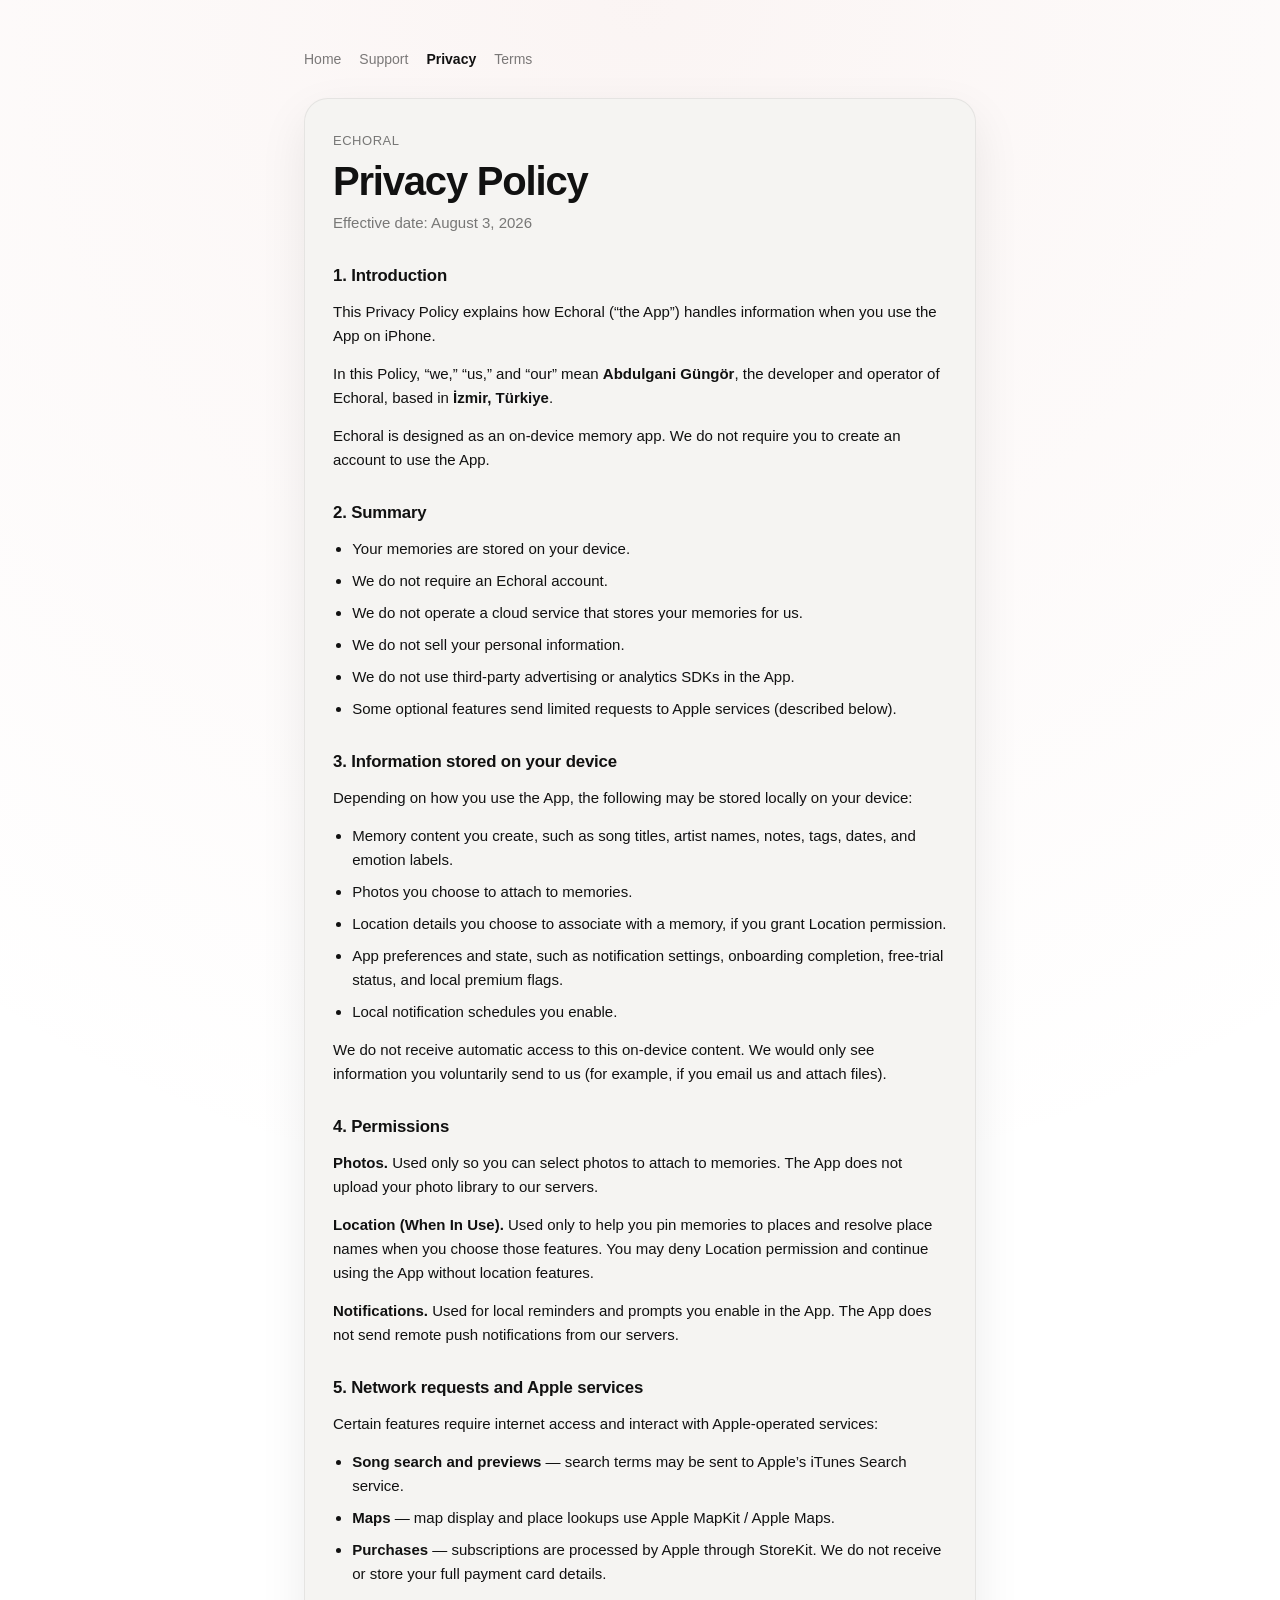
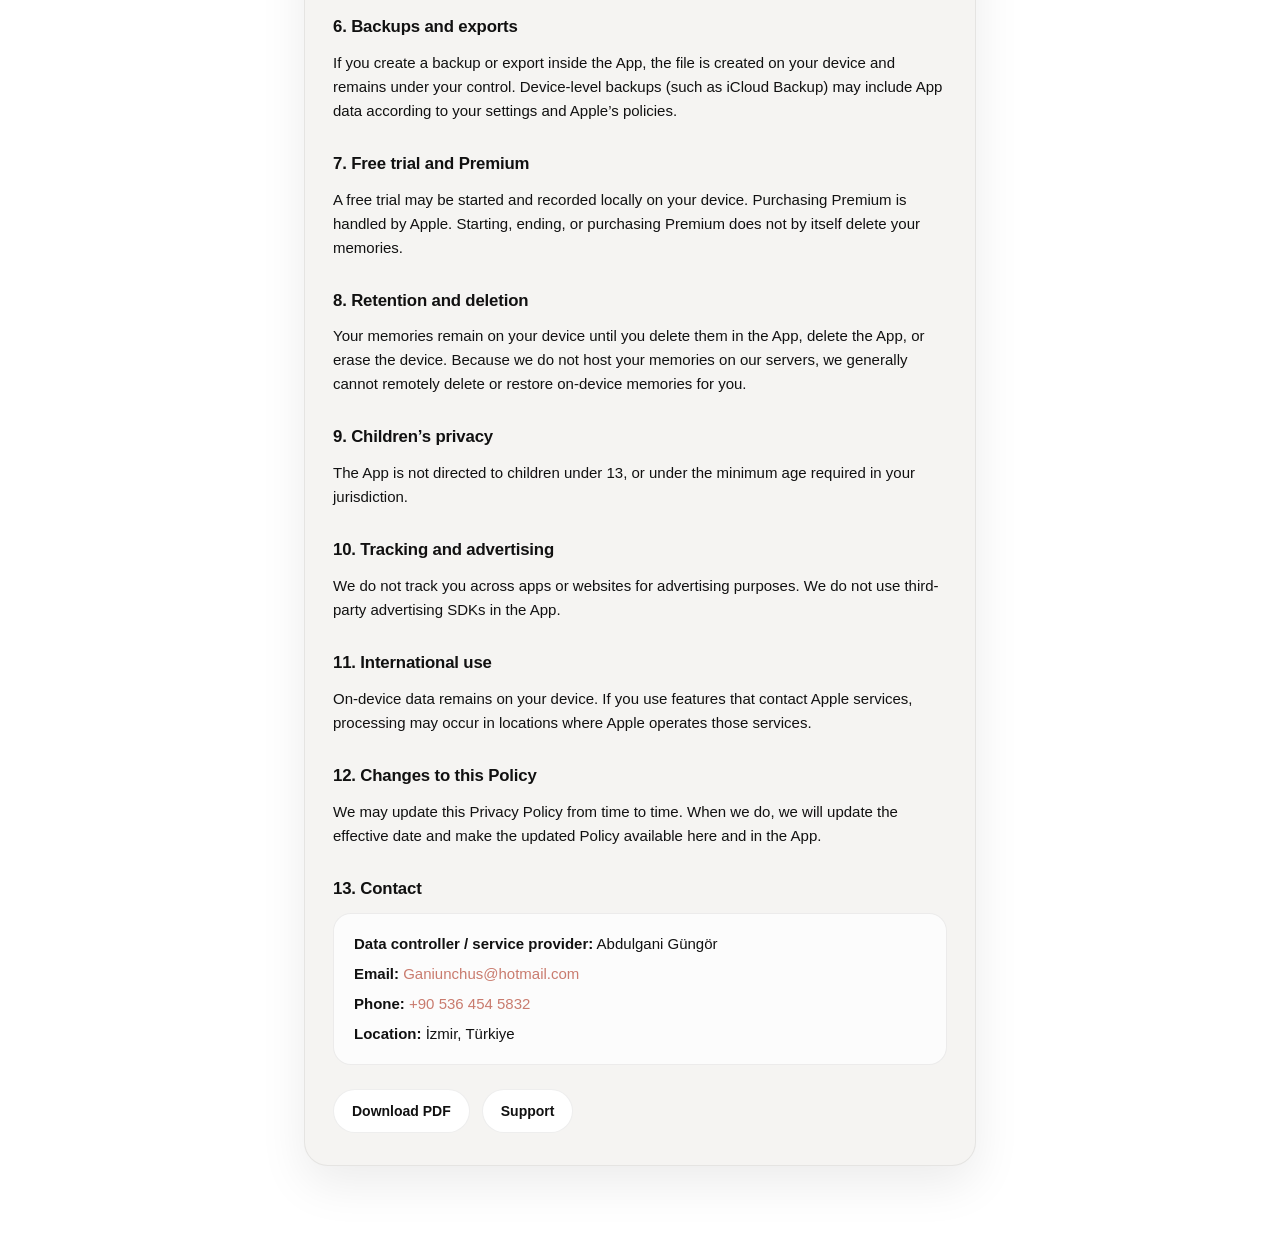
==== privacy.html @ ea6c5ae4 "Add Echoral legal and support pages" ====
<!DOCTYPE html>
<html lang="en">
<head>
  <meta charset="utf-8">
  <meta name="viewport" content="width=device-width, initial-scale=1">
  <title>Echoral Privacy Policy</title>
  <meta name="description" content="Privacy Policy for the Echoral iPhone app.">
  <link rel="stylesheet" href="style.css">
</head>
<body>
  <main class="wrap">
    <nav class="site-nav" aria-label="Legal">
      <a href="index.html">Home</a>
      <a href="support.html">Support</a>
      <a href="privacy.html" aria-current="page">Privacy</a>
      <a href="terms.html">Terms</a>
    </nav>

    <article class="card">
      <p class="eyebrow">Echoral</p>
      <h1>Privacy Policy</h1>
      <p class="meta">Effective date: August 3, 2026</p>

      <h2>1. Introduction</h2>
      <p>This Privacy Policy explains how Echoral (“the App”) handles information when you use the App on iPhone.</p>
      <p>In this Policy, “we,” “us,” and “our” mean <strong>Abdulgani Güngör</strong>, the developer and operator of Echoral, based in <strong>İzmir, Türkiye</strong>.</p>
      <p>Echoral is designed as an on-device memory app. We do not require you to create an account to use the App.</p>

      <h2>2. Summary</h2>
      <ul>
        <li>Your memories are stored on your device.</li>
        <li>We do not require an Echoral account.</li>
        <li>We do not operate a cloud service that stores your memories for us.</li>
        <li>We do not sell your personal information.</li>
        <li>We do not use third-party advertising or analytics SDKs in the App.</li>
        <li>Some optional features send limited requests to Apple services (described below).</li>
      </ul>

      <h2>3. Information stored on your device</h2>
      <p>Depending on how you use the App, the following may be stored locally on your device:</p>
      <ul>
        <li>Memory content you create, such as song titles, artist names, notes, tags, dates, and emotion labels.</li>
        <li>Photos you choose to attach to memories.</li>
        <li>Location details you choose to associate with a memory, if you grant Location permission.</li>
        <li>App preferences and state, such as notification settings, onboarding completion, free-trial status, and local premium flags.</li>
        <li>Local notification schedules you enable.</li>
      </ul>
      <p>We do not receive automatic access to this on-device content. We would only see information you voluntarily send to us (for example, if you email us and attach files).</p>

      <h2>4. Permissions</h2>
      <p><strong>Photos.</strong> Used only so you can select photos to attach to memories. The App does not upload your photo library to our servers.</p>
      <p><strong>Location (When In Use).</strong> Used only to help you pin memories to places and resolve place names when you choose those features. You may deny Location permission and continue using the App without location features.</p>
      <p><strong>Notifications.</strong> Used for local reminders and prompts you enable in the App. The App does not send remote push notifications from our servers.</p>

      <h2>5. Network requests and Apple services</h2>
      <p>Certain features require internet access and interact with Apple-operated services:</p>
      <ul>
        <li><strong>Song search and previews</strong> — search terms may be sent to Apple’s iTunes Search service.</li>
        <li><strong>Maps</strong> — map display and place lookups use Apple MapKit / Apple Maps.</li>
        <li><strong>Purchases</strong> — subscriptions are processed by Apple through StoreKit. We do not receive or store your full payment card details.</li>
      </ul>

      <h2>6. Backups and exports</h2>
      <p>If you create a backup or export inside the App, the file is created on your device and remains under your control. Device-level backups (such as iCloud Backup) may include App data according to your settings and Apple’s policies.</p>

      <h2>7. Free trial and Premium</h2>
      <p>A free trial may be started and recorded locally on your device. Purchasing Premium is handled by Apple. Starting, ending, or purchasing Premium does not by itself delete your memories.</p>

      <h2>8. Retention and deletion</h2>
      <p>Your memories remain on your device until you delete them in the App, delete the App, or erase the device. Because we do not host your memories on our servers, we generally cannot remotely delete or restore on-device memories for you.</p>

      <h2>9. Children’s privacy</h2>
      <p>The App is not directed to children under 13, or under the minimum age required in your jurisdiction.</p>

      <h2>10. Tracking and advertising</h2>
      <p>We do not track you across apps or websites for advertising purposes. We do not use third-party advertising SDKs in the App.</p>

      <h2>11. International use</h2>
      <p>On-device data remains on your device. If you use features that contact Apple services, processing may occur in locations where Apple operates those services.</p>

      <h2>12. Changes to this Policy</h2>
      <p>We may update this Privacy Policy from time to time. When we do, we will update the effective date and make the updated Policy available here and in the App.</p>

      <h2>13. Contact</h2>
      <div class="contact-block">
        <p><strong>Data controller / service provider:</strong> Abdulgani Güngör</p>
        <p><strong>Email:</strong> <a href="mailto:Ganiunchus@hotmail.com">Ganiunchus@hotmail.com</a></p>
        <p><strong>Phone:</strong> <a href="tel:+905364545832">+90 536 454 5832</a></p>
        <p><strong>Location:</strong> İzmir, Türkiye</p>
      </div>

      <div class="actions">
        <a class="button secondary" href="EchoralPrivacyPolicy.pdf">Download PDF</a>
        <a class="button secondary" href="support.html">Support</a>
      </div>
    </article>
  </main>
</body>
</html>
---- style.css ----
:root {
  --ink: #111111;
  --muted: rgba(17, 17, 17, 0.55);
  --paper: #f5f4f2;
  --coral: #c97b6e;
  --white: #ffffff;
  --border: rgba(17, 17, 17, 0.07);
  --shadow: 0 18px 48px rgba(17, 17, 17, 0.08);
  --max: 720px;
}

* {
  box-sizing: border-box;
}

html {
  -webkit-text-size-adjust: 100%;
}

body {
  margin: 0;
  color: var(--ink);
  background:
    radial-gradient(circle at top, rgba(201, 123, 110, 0.08), transparent 42%),
    var(--white);
  font-family: -apple-system, BlinkMacSystemFont, "SF Pro Text", "Segoe UI", sans-serif;
  line-height: 1.6;
}

a {
  color: var(--coral);
  text-decoration: none;
}

a:hover {
  text-decoration: underline;
}

.wrap {
  max-width: var(--max);
  margin: 0 auto;
  padding: 48px 24px 72px;
}

.card {
  background: var(--paper);
  border: 1px solid var(--border);
  border-radius: 24px;
  box-shadow: var(--shadow);
  padding: 32px 28px;
}

.eyebrow {
  color: var(--muted);
  font-size: 13px;
  letter-spacing: 0.04em;
  text-transform: uppercase;
  margin: 0 0 8px;
}

h1 {
  margin: 0 0 8px;
  font-size: clamp(2rem, 5vw, 2.5rem);
  line-height: 1.08;
  letter-spacing: -0.03em;
}

.lede,
.meta {
  color: var(--muted);
  font-size: 15px;
}

.meta {
  margin: 0 0 28px;
}

nav.site-nav {
  display: flex;
  flex-wrap: wrap;
  gap: 12px 18px;
  margin-bottom: 28px;
  font-size: 14px;
}

nav.site-nav a {
  color: var(--muted);
}

nav.site-nav a[aria-current="page"] {
  color: var(--ink);
  font-weight: 600;
  text-decoration: none;
}

h2 {
  margin: 28px 0 10px;
  font-size: 1.05rem;
  letter-spacing: -0.01em;
}

p,
ul {
  margin: 0 0 14px;
  font-size: 15px;
}

ul {
  padding-left: 1.2rem;
}

li {
  margin-bottom: 8px;
}

.contact-block {
  margin-top: 8px;
  padding: 18px 20px;
  border-radius: 18px;
  background: rgba(255, 255, 255, 0.72);
  border: 1px solid var(--border);
}

.contact-block p {
  margin: 0 0 6px;
}

.contact-block p:last-child {
  margin-bottom: 0;
}

.actions {
  display: flex;
  flex-wrap: wrap;
  gap: 12px;
  margin-top: 24px;
}

.button {
  display: inline-flex;
  align-items: center;
  justify-content: center;
  min-height: 44px;
  padding: 0 18px;
  border-radius: 999px;
  background: var(--ink);
  color: var(--white);
  font-size: 14px;
  font-weight: 600;
  text-decoration: none;
}

.button.secondary {
  background: var(--white);
  color: var(--ink);
  border: 1px solid var(--border);
}

footer {
  margin-top: 28px;
  color: var(--muted);
  font-size: 13px;
}

@media (max-width: 640px) {
  .wrap {
    padding: 32px 18px 56px;
  }

  .card {
    padding: 24px 20px;
  }
}
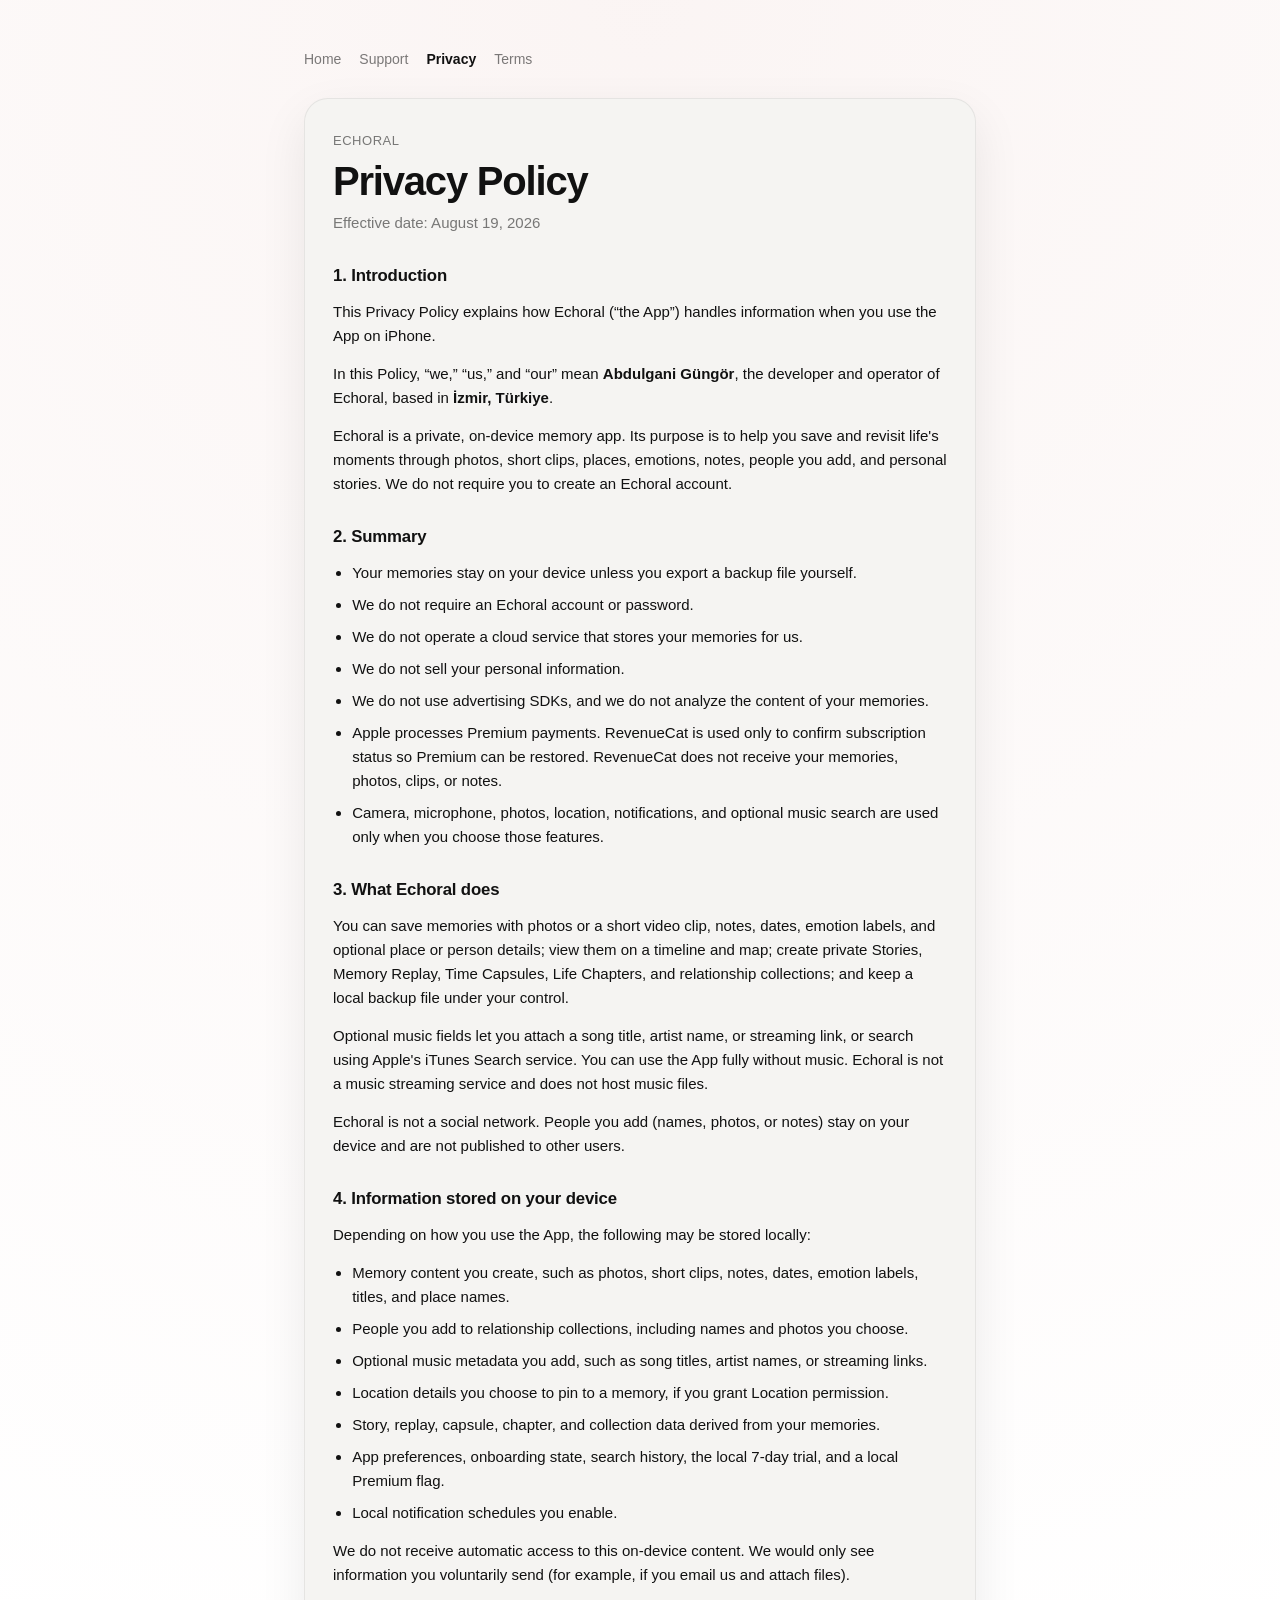
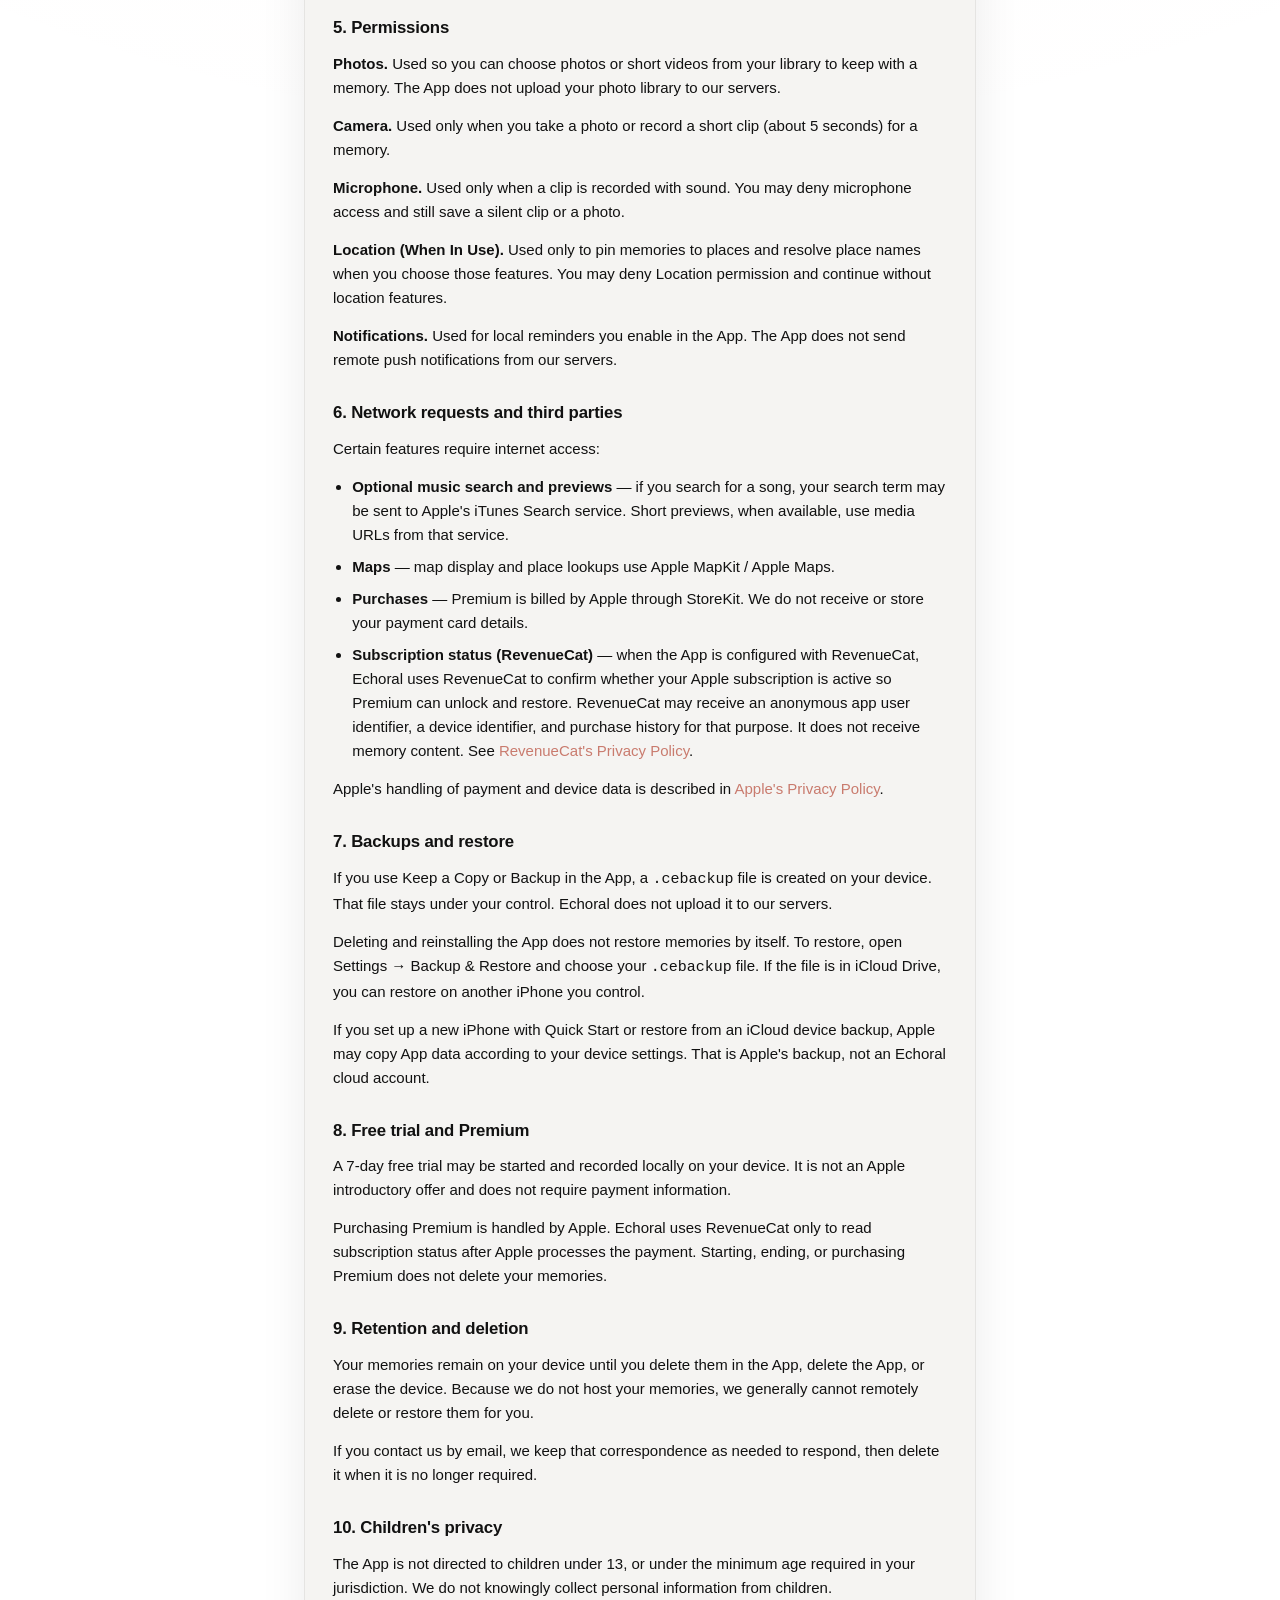
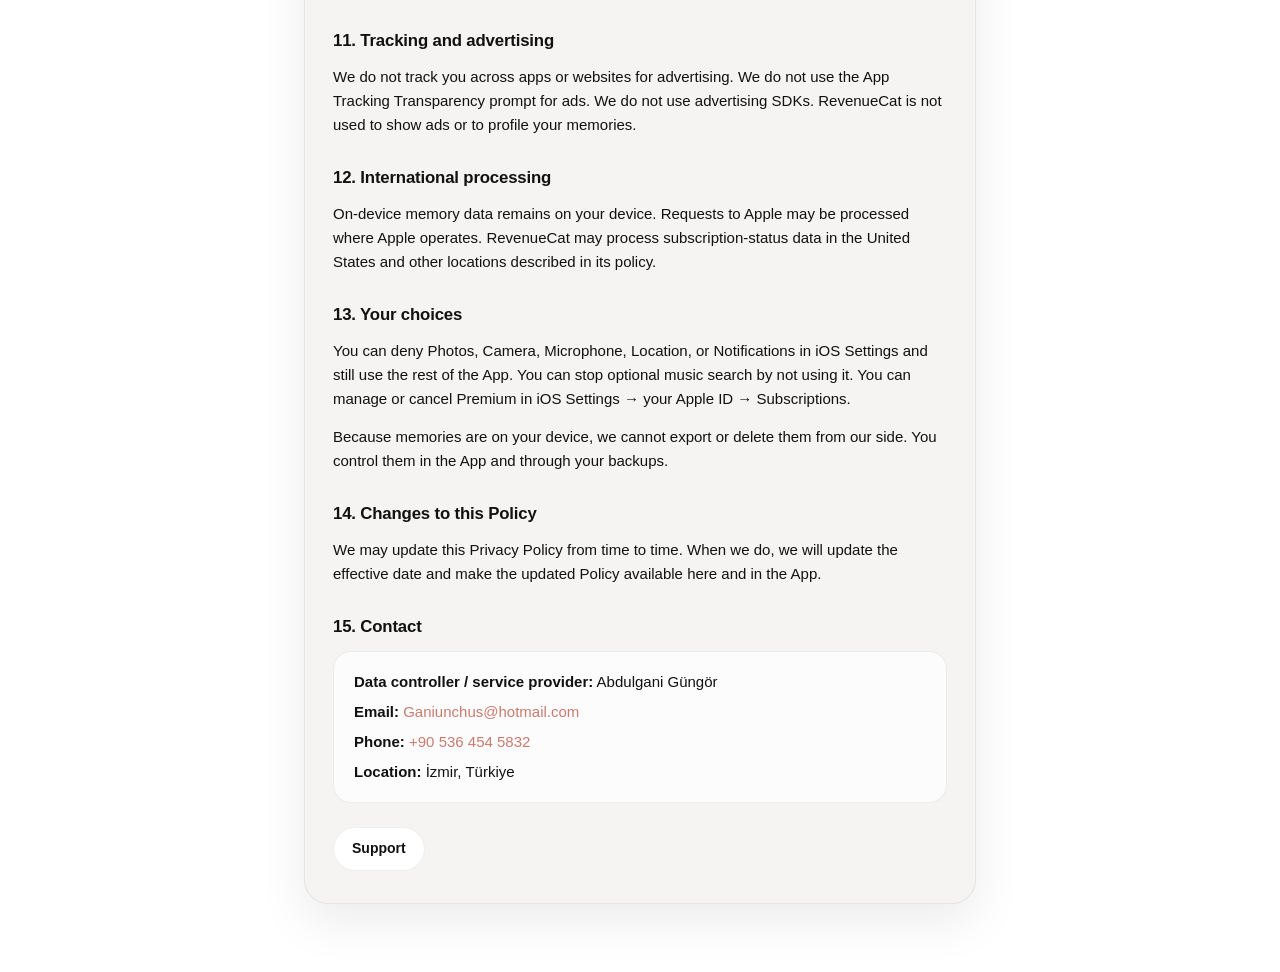
==== commit 4256961e: "Update Echoral privacy, terms, and support pages for App Store URLs. Co-authored-by: Cursor <cursora" ====
--- a/privacy.html
+++ b/privacy.html
@@ -19,69 +19,89 @@
     <article class="card">
       <p class="eyebrow">Echoral</p>
       <h1>Privacy Policy</h1>
-      <p class="meta">Effective date: August 3, 2026</p>
+      <p class="meta">Effective date: August 19, 2026</p>
 
       <h2>1. Introduction</h2>
       <p>This Privacy Policy explains how Echoral (“the App”) handles information when you use the App on iPhone.</p>
       <p>In this Policy, “we,” “us,” and “our” mean <strong>Abdulgani Güngör</strong>, the developer and operator of Echoral, based in <strong>İzmir, Türkiye</strong>.</p>
-      <p>Echoral is designed as an on-device memory app. We do not require you to create an account to use the App.</p>
+      <p>Echoral is a private, on-device memory app. Its purpose is to help you save and revisit life's moments through photos, short clips, places, emotions, notes, people you add, and personal stories. We do not require you to create an Echoral account.</p>
 
       <h2>2. Summary</h2>
       <ul>
-        <li>Your memories are stored on your device.</li>
-        <li>We do not require an Echoral account.</li>
+        <li>Your memories stay on your device unless you export a backup file yourself.</li>
+        <li>We do not require an Echoral account or password.</li>
         <li>We do not operate a cloud service that stores your memories for us.</li>
         <li>We do not sell your personal information.</li>
-        <li>We do not use third-party advertising or analytics SDKs in the App.</li>
-        <li>Some optional features send limited requests to Apple services (described below).</li>
+        <li>We do not use advertising SDKs, and we do not analyze the content of your memories.</li>
+        <li>Apple processes Premium payments. RevenueCat is used only to confirm subscription status so Premium can be restored. RevenueCat does not receive your memories, photos, clips, or notes.</li>
+        <li>Camera, microphone, photos, location, notifications, and optional music search are used only when you choose those features.</li>
       </ul>
 
-      <h2>3. Information stored on your device</h2>
-      <p>Depending on how you use the App, the following may be stored locally on your device:</p>
+      <h2>3. What Echoral does</h2>
+      <p>You can save memories with photos or a short video clip, notes, dates, emotion labels, and optional place or person details; view them on a timeline and map; create private Stories, Memory Replay, Time Capsules, Life Chapters, and relationship collections; and keep a local backup file under your control.</p>
+      <p>Optional music fields let you attach a song title, artist name, or streaming link, or search using Apple's iTunes Search service. You can use the App fully without music. Echoral is not a music streaming service and does not host music files.</p>
+      <p>Echoral is not a social network. People you add (names, photos, or notes) stay on your device and are not published to other users.</p>
+
+      <h2>4. Information stored on your device</h2>
+      <p>Depending on how you use the App, the following may be stored locally:</p>
       <ul>
-        <li>Memory content you create, such as song titles, artist names, notes, tags, dates, and emotion labels.</li>
-        <li>Photos you choose to attach to memories.</li>
-        <li>Location details you choose to associate with a memory, if you grant Location permission.</li>
-        <li>App preferences and state, such as notification settings, onboarding completion, free-trial status, and local premium flags.</li>
+        <li>Memory content you create, such as photos, short clips, notes, dates, emotion labels, titles, and place names.</li>
+        <li>People you add to relationship collections, including names and photos you choose.</li>
+        <li>Optional music metadata you add, such as song titles, artist names, or streaming links.</li>
+        <li>Location details you choose to pin to a memory, if you grant Location permission.</li>
+        <li>Story, replay, capsule, chapter, and collection data derived from your memories.</li>
+        <li>App preferences, onboarding state, search history, the local 7-day trial, and a local Premium flag.</li>
         <li>Local notification schedules you enable.</li>
       </ul>
-      <p>We do not receive automatic access to this on-device content. We would only see information you voluntarily send to us (for example, if you email us and attach files).</p>
+      <p>We do not receive automatic access to this on-device content. We would only see information you voluntarily send (for example, if you email us and attach files).</p>
 
-      <h2>4. Permissions</h2>
-      <p><strong>Photos.</strong> Used only so you can select photos to attach to memories. The App does not upload your photo library to our servers.</p>
-      <p><strong>Location (When In Use).</strong> Used only to help you pin memories to places and resolve place names when you choose those features. You may deny Location permission and continue using the App without location features.</p>
-      <p><strong>Notifications.</strong> Used for local reminders and prompts you enable in the App. The App does not send remote push notifications from our servers.</p>
+      <h2>5. Permissions</h2>
+      <p><strong>Photos.</strong> Used so you can choose photos or short videos from your library to keep with a memory. The App does not upload your photo library to our servers.</p>
+      <p><strong>Camera.</strong> Used only when you take a photo or record a short clip (about 5 seconds) for a memory.</p>
+      <p><strong>Microphone.</strong> Used only when a clip is recorded with sound. You may deny microphone access and still save a silent clip or a photo.</p>
+      <p><strong>Location (When In Use).</strong> Used only to pin memories to places and resolve place names when you choose those features. You may deny Location permission and continue without location features.</p>
+      <p><strong>Notifications.</strong> Used for local reminders you enable in the App. The App does not send remote push notifications from our servers.</p>
 
-      <h2>5. Network requests and Apple services</h2>
-      <p>Certain features require internet access and interact with Apple-operated services:</p>
+      <h2>6. Network requests and third parties</h2>
+      <p>Certain features require internet access:</p>
       <ul>
-        <li><strong>Song search and previews</strong> — search terms may be sent to Apple’s iTunes Search service.</li>
+        <li><strong>Optional music search and previews</strong> — if you search for a song, your search term may be sent to Apple's iTunes Search service. Short previews, when available, use media URLs from that service.</li>
         <li><strong>Maps</strong> — map display and place lookups use Apple MapKit / Apple Maps.</li>
-        <li><strong>Purchases</strong> — subscriptions are processed by Apple through StoreKit. We do not receive or store your full payment card details.</li>
+        <li><strong>Purchases</strong> — Premium is billed by Apple through StoreKit. We do not receive or store your payment card details.</li>
+        <li><strong>Subscription status (RevenueCat)</strong> — when the App is configured with RevenueCat, Echoral uses RevenueCat to confirm whether your Apple subscription is active so Premium can unlock and restore. RevenueCat may receive an anonymous app user identifier, a device identifier, and purchase history for that purpose. It does not receive memory content. See <a href="https://www.revenuecat.com/privacy">RevenueCat's Privacy Policy</a>.</li>
       </ul>
+      <p>Apple's handling of payment and device data is described in <a href="https://www.apple.com/legal/privacy/">Apple's Privacy Policy</a>.</p>
 
-      <h2>6. Backups and exports</h2>
-      <p>If you create a backup or export inside the App, the file is created on your device and remains under your control. Device-level backups (such as iCloud Backup) may include App data according to your settings and Apple’s policies.</p>
+      <h2>7. Backups and restore</h2>
+      <p>If you use Keep a Copy or Backup in the App, a <code>.cebackup</code> file is created on your device. That file stays under your control. Echoral does not upload it to our servers.</p>
+      <p>Deleting and reinstalling the App does not restore memories by itself. To restore, open Settings → Backup &amp; Restore and choose your <code>.cebackup</code> file. If the file is in iCloud Drive, you can restore on another iPhone you control.</p>
+      <p>If you set up a new iPhone with Quick Start or restore from an iCloud device backup, Apple may copy App data according to your device settings. That is Apple's backup, not an Echoral cloud account.</p>
 
-      <h2>7. Free trial and Premium</h2>
-      <p>A free trial may be started and recorded locally on your device. Purchasing Premium is handled by Apple. Starting, ending, or purchasing Premium does not by itself delete your memories.</p>
+      <h2>8. Free trial and Premium</h2>
+      <p>A 7-day free trial may be started and recorded locally on your device. It is not an Apple introductory offer and does not require payment information.</p>
+      <p>Purchasing Premium is handled by Apple. Echoral uses RevenueCat only to read subscription status after Apple processes the payment. Starting, ending, or purchasing Premium does not delete your memories.</p>
 
-      <h2>8. Retention and deletion</h2>
-      <p>Your memories remain on your device until you delete them in the App, delete the App, or erase the device. Because we do not host your memories on our servers, we generally cannot remotely delete or restore on-device memories for you.</p>
+      <h2>9. Retention and deletion</h2>
+      <p>Your memories remain on your device until you delete them in the App, delete the App, or erase the device. Because we do not host your memories, we generally cannot remotely delete or restore them for you.</p>
+      <p>If you contact us by email, we keep that correspondence as needed to respond, then delete it when it is no longer required.</p>
 
-      <h2>9. Children’s privacy</h2>
-      <p>The App is not directed to children under 13, or under the minimum age required in your jurisdiction.</p>
+      <h2>10. Children's privacy</h2>
+      <p>The App is not directed to children under 13, or under the minimum age required in your jurisdiction. We do not knowingly collect personal information from children.</p>
 
-      <h2>10. Tracking and advertising</h2>
-      <p>We do not track you across apps or websites for advertising purposes. We do not use third-party advertising SDKs in the App.</p>
+      <h2>11. Tracking and advertising</h2>
+      <p>We do not track you across apps or websites for advertising. We do not use the App Tracking Transparency prompt for ads. We do not use advertising SDKs. RevenueCat is not used to show ads or to profile your memories.</p>
 
-      <h2>11. International use</h2>
-      <p>On-device data remains on your device. If you use features that contact Apple services, processing may occur in locations where Apple operates those services.</p>
+      <h2>12. International processing</h2>
+      <p>On-device memory data remains on your device. Requests to Apple may be processed where Apple operates. RevenueCat may process subscription-status data in the United States and other locations described in its policy.</p>
 
-      <h2>12. Changes to this Policy</h2>
+      <h2>13. Your choices</h2>
+      <p>You can deny Photos, Camera, Microphone, Location, or Notifications in iOS Settings and still use the rest of the App. You can stop optional music search by not using it. You can manage or cancel Premium in iOS Settings → your Apple ID → Subscriptions.</p>
+      <p>Because memories are on your device, we cannot export or delete them from our side. You control them in the App and through your backups.</p>
+
+      <h2>14. Changes to this Policy</h2>
       <p>We may update this Privacy Policy from time to time. When we do, we will update the effective date and make the updated Policy available here and in the App.</p>
 
-      <h2>13. Contact</h2>
+      <h2>15. Contact</h2>
       <div class="contact-block">
         <p><strong>Data controller / service provider:</strong> Abdulgani Güngör</p>
         <p><strong>Email:</strong> <a href="mailto:Ganiunchus@hotmail.com">Ganiunchus@hotmail.com</a></p>
@@ -90,7 +110,6 @@
       </div>
 
       <div class="actions">
-        <a class="button secondary" href="EchoralPrivacyPolicy.pdf">Download PDF</a>
         <a class="button secondary" href="support.html">Support</a>
       </div>
     </article>
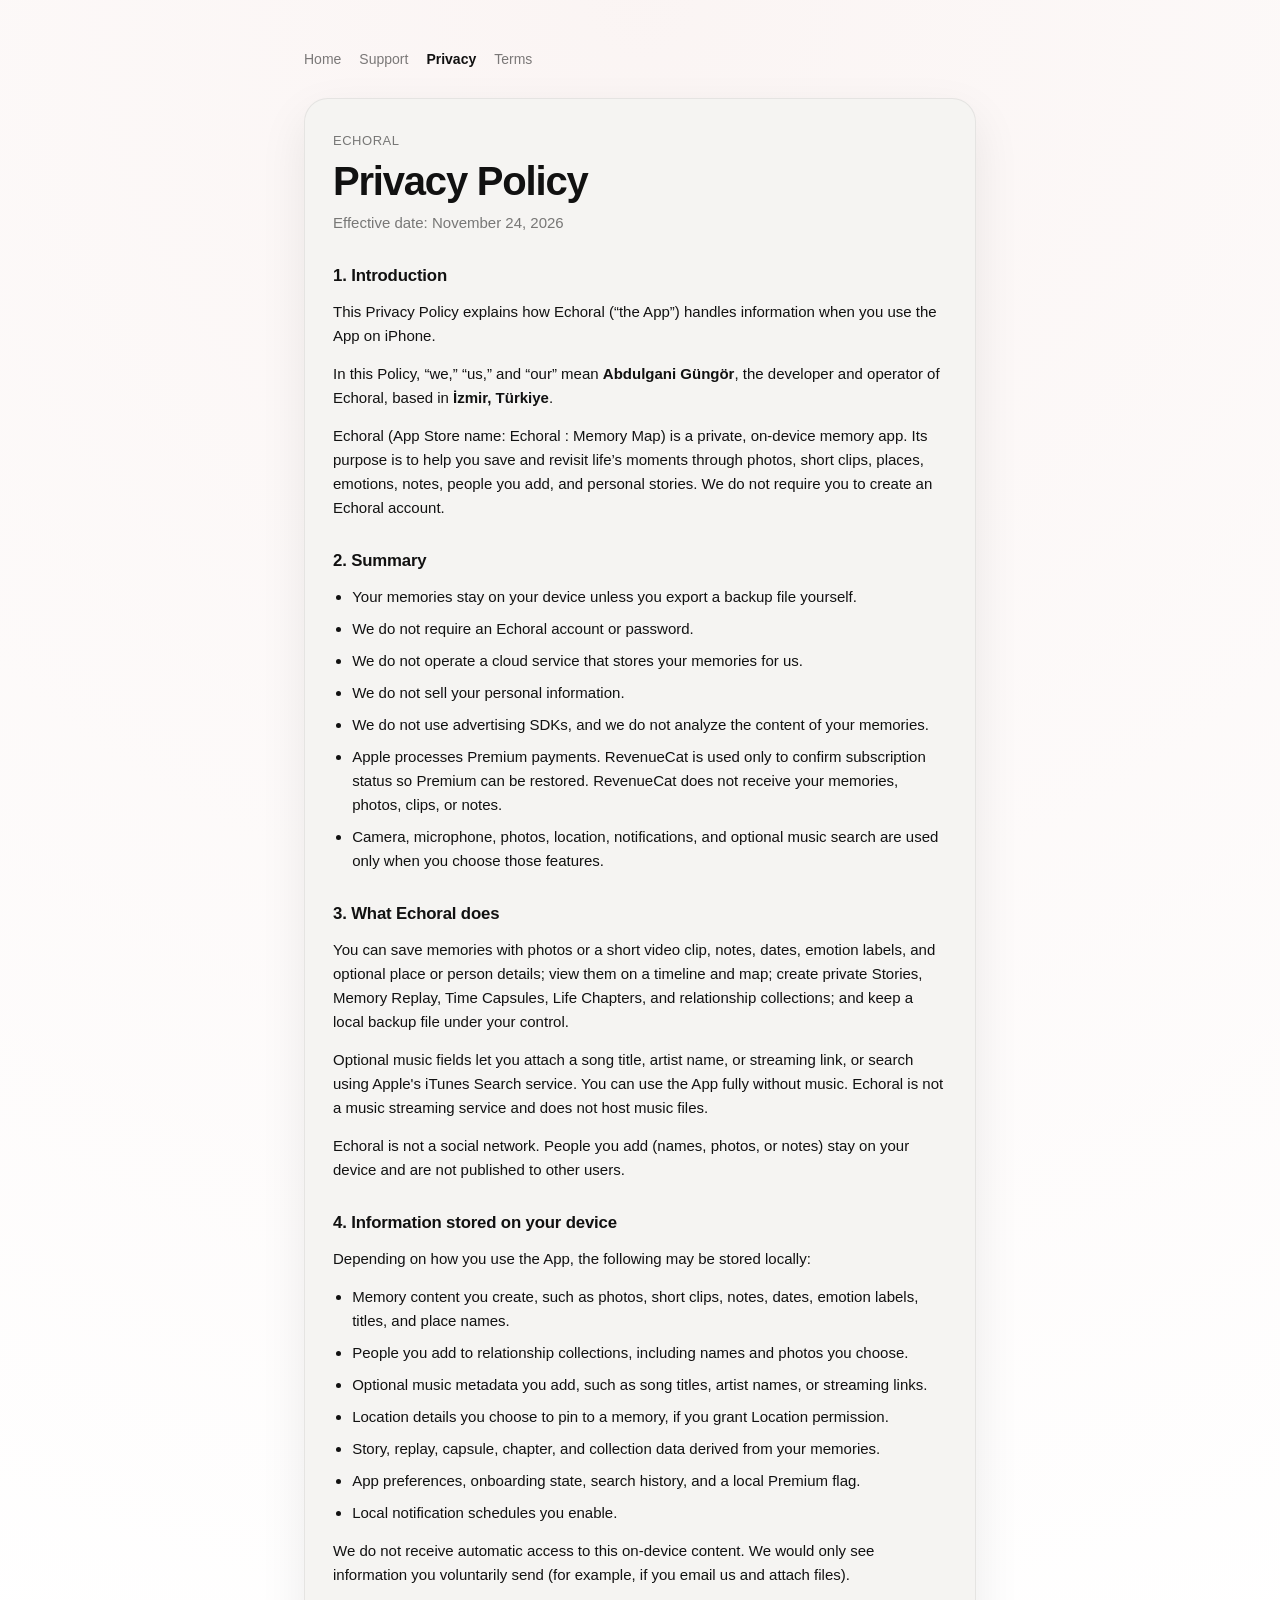
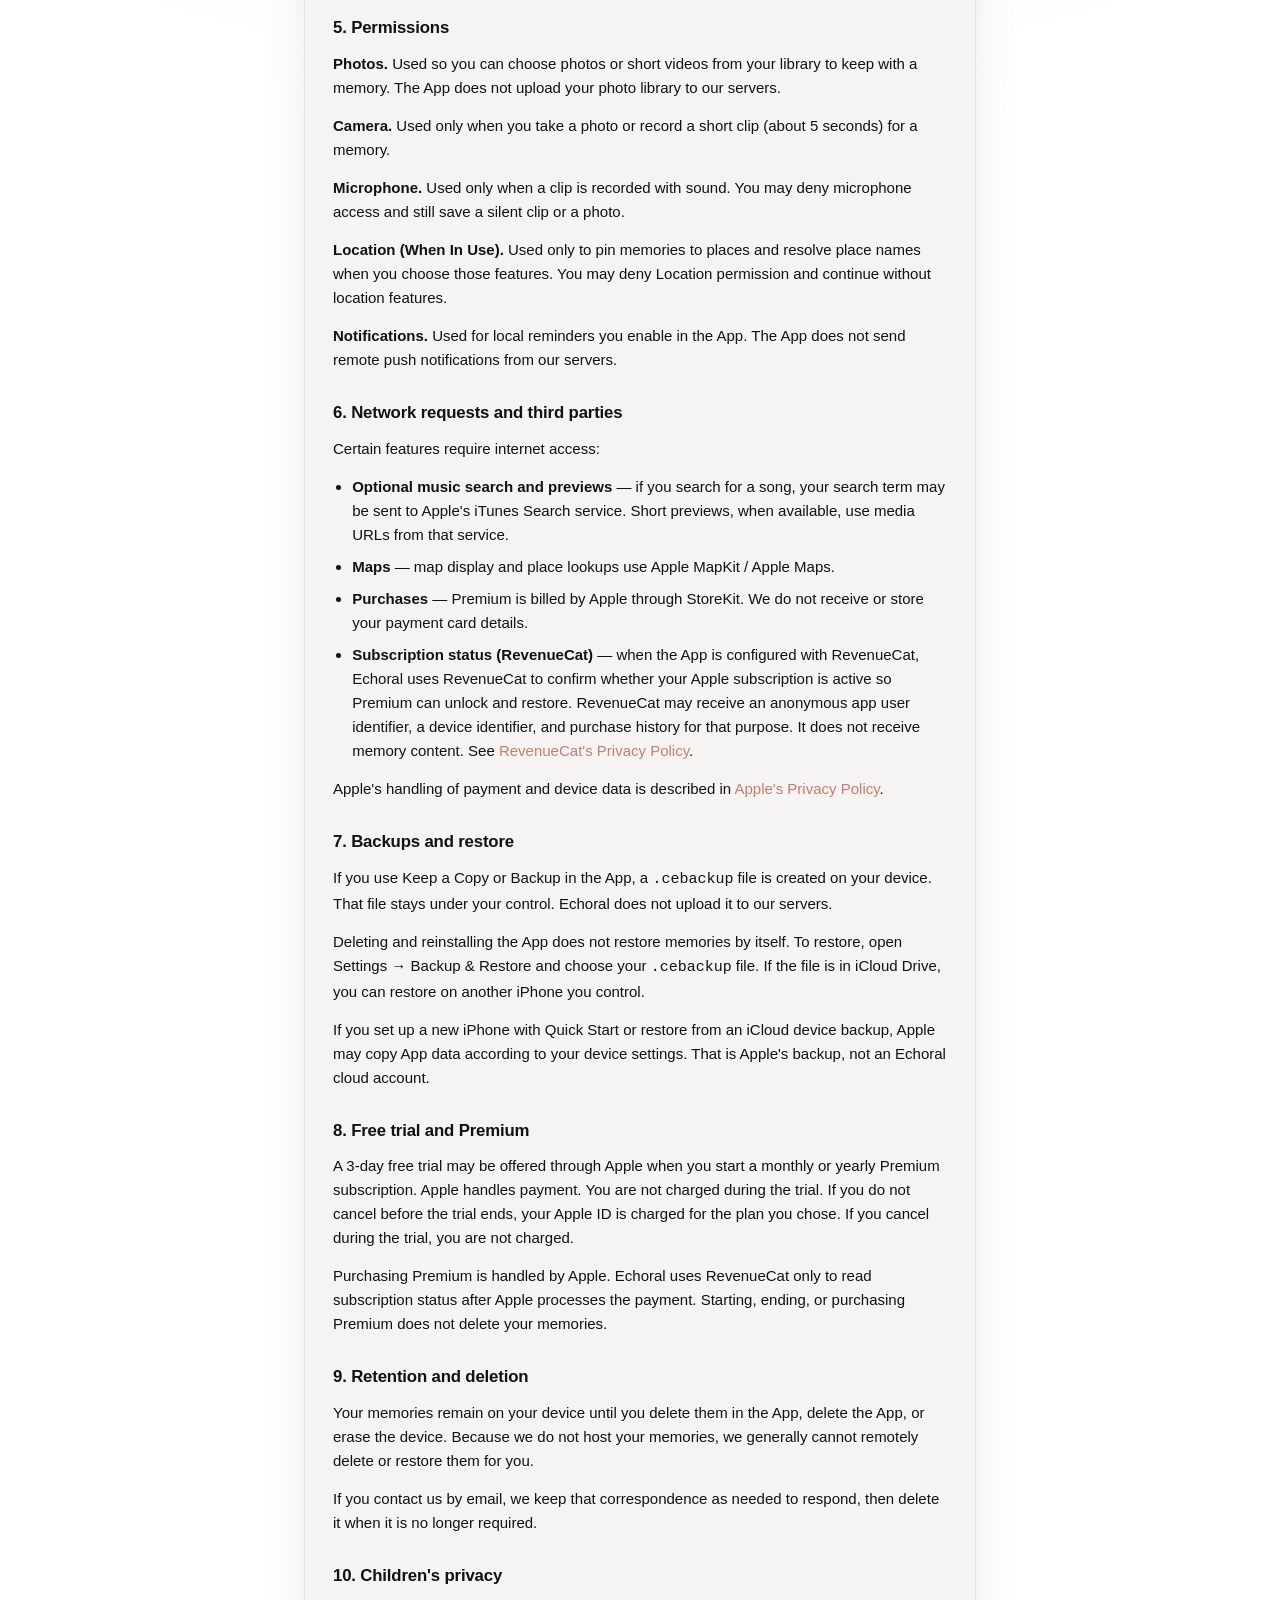
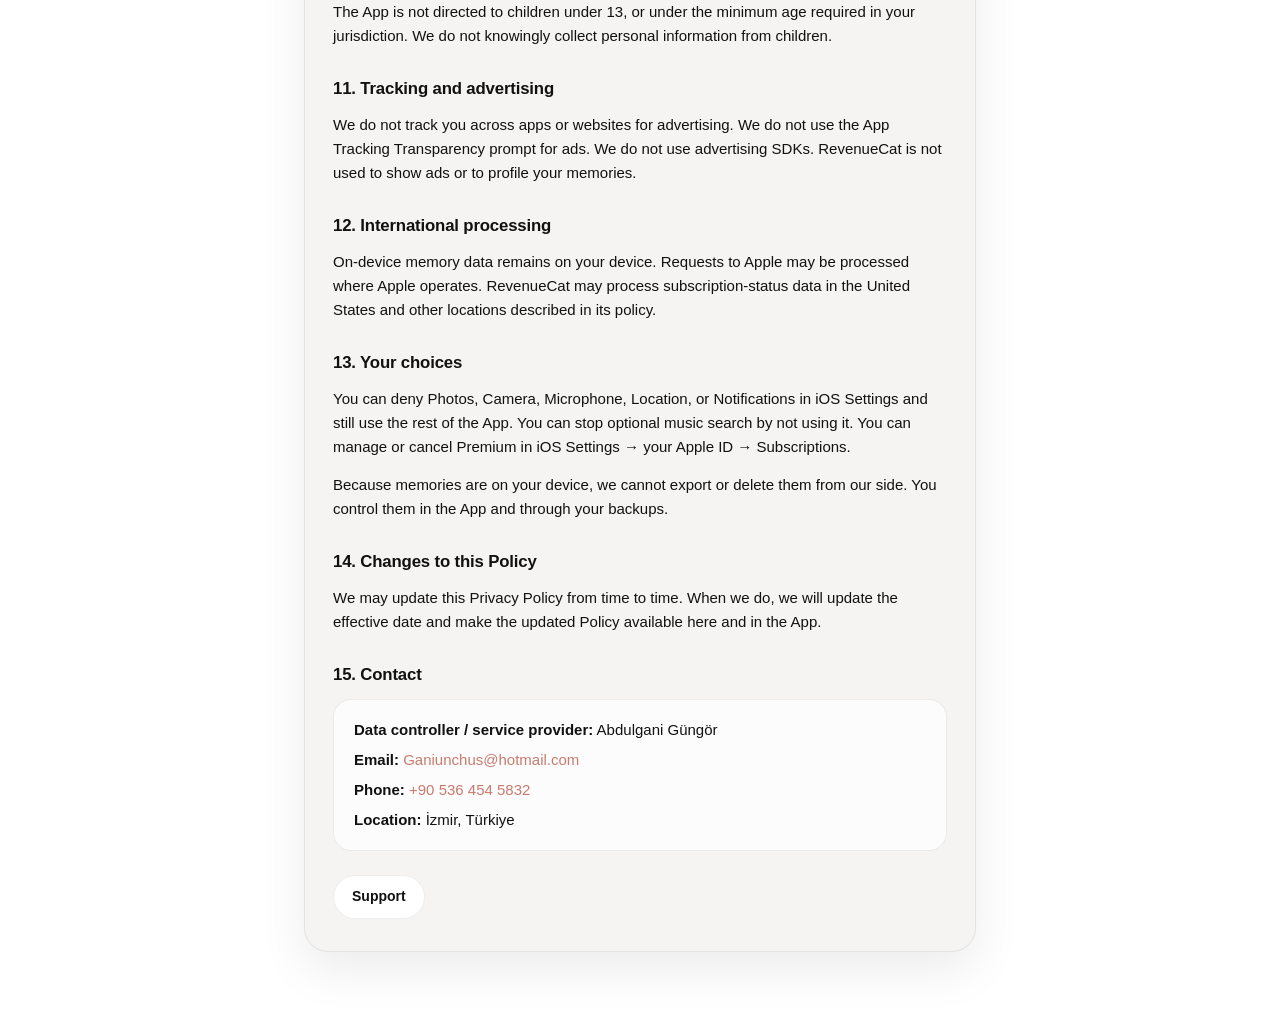
==== commit 6b4d1883: "Align legal pages with Memory Map, monthly/yearly prices, and the 3-day trial. Co-authored-by: Curso" ====
--- a/privacy.html
+++ b/privacy.html
@@ -19,12 +19,12 @@
     <article class="card">
       <p class="eyebrow">Echoral</p>
       <h1>Privacy Policy</h1>
-      <p class="meta">Effective date: August 19, 2026</p>
+      <p class="meta">Effective date: November 24, 2026</p>
 
       <h2>1. Introduction</h2>
       <p>This Privacy Policy explains how Echoral (“the App”) handles information when you use the App on iPhone.</p>
       <p>In this Policy, “we,” “us,” and “our” mean <strong>Abdulgani Güngör</strong>, the developer and operator of Echoral, based in <strong>İzmir, Türkiye</strong>.</p>
-      <p>Echoral is a private, on-device memory app. Its purpose is to help you save and revisit life's moments through photos, short clips, places, emotions, notes, people you add, and personal stories. We do not require you to create an Echoral account.</p>
+      <p>Echoral (App Store name: Echoral : Memory Map) is a private, on-device memory app. Its purpose is to help you save and revisit life’s moments through photos, short clips, places, emotions, notes, people you add, and personal stories. We do not require you to create an Echoral account.</p>
 
       <h2>2. Summary</h2>
       <ul>
@@ -50,7 +50,7 @@
         <li>Optional music metadata you add, such as song titles, artist names, or streaming links.</li>
         <li>Location details you choose to pin to a memory, if you grant Location permission.</li>
         <li>Story, replay, capsule, chapter, and collection data derived from your memories.</li>
-        <li>App preferences, onboarding state, search history, the local 7-day trial, and a local Premium flag.</li>
+        <li>App preferences, onboarding state, search history, and a local Premium flag.</li>
         <li>Local notification schedules you enable.</li>
       </ul>
       <p>We do not receive automatic access to this on-device content. We would only see information you voluntarily send (for example, if you email us and attach files).</p>
@@ -78,7 +78,7 @@
       <p>If you set up a new iPhone with Quick Start or restore from an iCloud device backup, Apple may copy App data according to your device settings. That is Apple's backup, not an Echoral cloud account.</p>
 
       <h2>8. Free trial and Premium</h2>
-      <p>A 7-day free trial may be started and recorded locally on your device. It is not an Apple introductory offer and does not require payment information.</p>
+      <p>A 3-day free trial may be offered through Apple when you start a monthly or yearly Premium subscription. Apple handles payment. You are not charged during the trial. If you do not cancel before the trial ends, your Apple ID is charged for the plan you chose. If you cancel during the trial, you are not charged.</p>
       <p>Purchasing Premium is handled by Apple. Echoral uses RevenueCat only to read subscription status after Apple processes the payment. Starting, ending, or purchasing Premium does not delete your memories.</p>
 
       <h2>9. Retention and deletion</h2>
